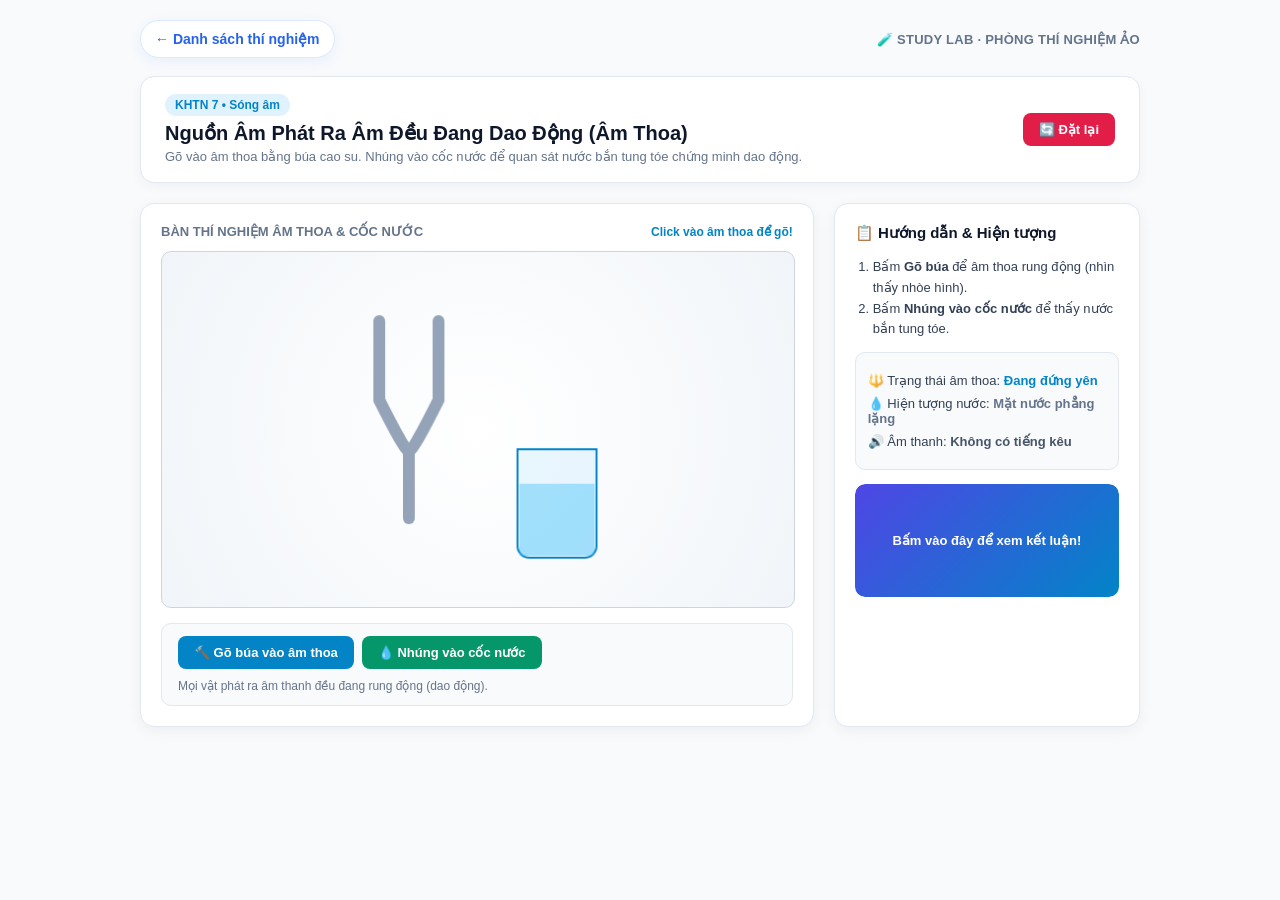
==== experiments/am-thoa-dao-dong-phat-ra-am.html @ 0926d8b7 "Add files via upload" ====
<!DOCTYPE html>
<html lang="vi">
<head>
    <meta charset="UTF-8">
    <meta name="viewport" content="width=device-width, initial-scale=1.0">
    <title>Âm thoa dao động phát ra âm | Study Lab</title>
    <style>
        body {
            font-family: 'Segoe UI', Tahoma, Geneva, Verdana, sans-serif;
            background-color: #f8fafc;
            color: #1e293b;
            margin: 0;
            padding: 20px;
            display: flex;
            flex-direction: column;
            align-items: center;
            user-select: none;
        }
        .container {
            width: 100%;
            max-width: 1000px;
        }
        .nav-tabs {
            display: flex;
            gap: 10px;
            margin-bottom: 16px;
            flex-wrap: wrap;
        }
        .tab-btn {
            background: #ffffff;
            color: #475569;
            border: 1px solid #cbd5e1;
            padding: 10px 16px;
            border-radius: 10px;
            font-weight: 600;
            font-size: 13.5px;
            cursor: pointer;
            transition: all 0.2s;
            display: flex;
            align-items: center;
            gap: 6px;
        }
        .tab-btn:hover { background: #f1f5f9; }
        .tab-btn.active {
            background: #4f46e5;
            color: #ffffff;
            border-color: #4f46e5;
            box-shadow: 0 4px 12px rgba(79, 70, 229, 0.25);
        }
        .header {
            background: #ffffff;
            border: 1px solid #e2e8f0;
            padding: 18px 24px;
            border-radius: 14px;
            margin-bottom: 20px;
            display: flex;
            justify-content: space-between;
            align-items: center;
            flex-wrap: wrap;
            gap: 15px;
            box-shadow: 0 4px 12px rgba(15, 23, 42, 0.04);
        }
        .main-grid {
            display: grid;
            grid-template-columns: 2.2fr 1fr;
            gap: 20px;
        }
        @media (max-width: 850px) {
            .main-grid { grid-template-columns: 1fr; }
        }
        .card {
            background: #ffffff;
            border: 1px solid #e2e8f0;
            border-radius: 14px;
            padding: 20px;
            box-shadow: 0 4px 15px rgba(15, 23, 42, 0.05);
        }
        canvas {
            background: radial-gradient(circle at center, #ffffff 0%, #f1f5f9 100%);
            border: 1px solid #cbd5e1;
            border-radius: 10px;
            width: 100%;
            height: auto;
            display: block;
            cursor: pointer;
        }
        button.action-btn {
            background: #4f46e5;
            color: white;
            border: none;
            padding: 9px 16px;
            border-radius: 8px;
            cursor: pointer;
            font-weight: 600;
            font-size: 13px;
            transition: all 0.15s ease;
        }
        button.action-btn:hover { background: #4338ca; transform: translateY(-1px); }
        .badge {
            background: #e0f2fe;
            color: #0284c7;
            padding: 4px 10px;
            border-radius: 20px;
            font-size: 12px;
            font-weight: 600;
        }
        .hidden { display: none !important; }
        .status-box p { margin: 8px 0; }
        .conclusion-box {
            background: #ecfdf5;
            border: 1px solid #a7f3d0;
            color: #065f46;
            padding: 12px;
            border-radius: 8px;
            font-size: 12.5px;
            margin-top: 12px;
            line-height: 1.5;
        }
        .control-group {
            display: flex;
            align-items: center;
            justify-content: space-between;
            background: #f8fafc;
            padding: 12px 16px;
            border-radius: 10px;
            border: 1px solid #e2e8f0;
            margin-top: 15px;
            flex-wrap: wrap;
            gap: 10px;
        }
    
        /* Miếng che kết luận: nhấn để mở, đặt lại để che lại */
        .conclusion-wrapper {
            position: relative;
            overflow: hidden;
            border-radius: 10px;
            margin-top: 14px;
        }
        .conclusion-cover {
            position: absolute;
            inset: 0;
            width: 100%;
            height: 100%;
            box-sizing: border-box;
            border: 0;
            background: linear-gradient(135deg, #4f46e5, #0284c7);
            color: #fff;
            display: flex;
            flex-direction: column;
            align-items: center;
            justify-content: center;
            font: 600 13px 'Segoe UI', Tahoma, sans-serif;
            cursor: pointer;
            border-radius: 10px;
            transition: transform .4s ease, opacity .4s ease, background .2s ease;
            z-index: 2;
            text-align: center;
            padding: 15px;
            box-shadow: 0 4px 12px rgba(0, 0, 0, .15);
        }
        .conclusion-cover:hover { background: linear-gradient(135deg, #4338ca, #0369a1); }
        .conclusion-cover:focus-visible { outline: 3px solid #f59e0b; outline-offset: -5px; }
        .conclusion-cover.revealed {
            transform: translateY(100%);
            opacity: 0;
            pointer-events: none;
        }

    </style>

    <style>
      .nav-tabs { display: none !important; }
      .lab-topbar { max-width: 1000px; width: 100%; margin: 0 auto 18px; display:flex; align-items:center; justify-content:space-between; gap:12px; flex-wrap:wrap; }
      .back-link { display:inline-flex; align-items:center; gap:8px; padding:10px 14px; border-radius:999px; background:#fff; border:1px solid #dbeafe; color:#2563eb; text-decoration:none; font-size:14px; font-weight:700; box-shadow:0 4px 14px rgba(37,99,235,.07); transition:transform .2s, box-shadow .2s; }
      .back-link:hover { transform:translateY(-2px); box-shadow:0 8px 20px rgba(37,99,235,.12); }
      .lab-brand { color:#64748b; font-size:13px; font-weight:700; letter-spacing:.02em; }
      @media(max-width:600px){ .lab-topbar{align-items:flex-start;} .lab-brand{width:100%;} }
    </style>
</head>
<body>
    <div class="container">
        <div class="lab-topbar">
            <a class="back-link" href="../index.html">← Danh sách thí nghiệm</a>
            <span class="lab-brand">🧪 STUDY LAB · PHÒNG THÍ NGHIỆM ẢO</span>
        </div>
        
        <!-- Thanh chọn thí nghiệm -->
        <div class="nav-tabs">
            <button class="tab-btn" id="tabGuitar" onclick="switchLab('guitar')">
                🎸 Gảy đàn (Độ cao & Tần số)
            </button>
            <button class="tab-btn" id="tabDrum" onclick="switchLab('drum')">
                🥁 Đánh trống (Độ to & Biên độ)
            </button>
            <button class="tab-btn active" id="tabFork" onclick="switchLab('fork')">
                🔱 Gõ âm thoa (Dao động phát ra âm)
            </button>
        </div>

        <!-- ========================================================= -->
        <!-- THÍ NGHIỆM 1: GẢY ĐÀN (ĐỘ CAO & TẦN SỐ)                   -->
        <!-- ========================================================= -->
        <div id="guitarSection" class="hidden">
            <div class="header">
                <div>
                    <span class="badge">KHTN 7 &bull; Sóng âm</span>
                    <h1 style="margin: 8px 0 4px 0; font-size: 20px; color: #0f172a;">Khảo Sát Độ Cao Của Âm (Gảy Đàn)</h1>
                    <p style="color: #64748b; font-size: 13px; margin: 0;">Click hoặc kéo các dây đàn để gảy. So sánh dây dày/dài (trầm) và dây mỏng/ngắn (thanh).</p>
                </div>
                <button class="action-btn" style="background: #e11d48;" onclick="resetGuitar()">🔄 Đặt lại</button>
            </div>

            <div class="main-grid">
                <div class="card">
                    <div style="display: flex; justify-content: space-between; align-items: center; margin-bottom: 12px;">
                        <span style="font-size: 13px; color: #64748b; font-weight: 600;">HỢP ÂM ĐÀN GHITA ẢO</span>
                        <span id="guitarHint" style="font-size: 12px; color: #0284c7; font-weight: 600;">Click trực tiếp vào dây đàn để gảy!</span>
                    </div>
                    
                    <canvas id="guitarCanvas" width="640" height="360"></canvas>

                    <div class="control-group">
                        <div style="display: flex; gap: 8px; flex-wrap: wrap;">
                            <button class="action-btn" onclick="pluckString(0)">Dây 1 (Trầm - Dày)</button>
                            <button class="action-btn" onclick="pluckString(1)">Dây 2 (Trung bình)</button>
                            <button class="action-btn" onclick="pluckString(2)">Dây 3 (Thanh - Mỏng)</button>
                        </div>
                        <span style="font-size: 12px; color: #64748b;">🎵 Tần số dao động khác nhau tạo âm thanh cao thấp khác nhau.</span>
                    </div>
                </div>

                <div class="card" style="display: flex; flexDirection: column; justify-content: space-between;">
                    <div>
                        <h3 style="margin-top: 0; font-size: 15px; color: #0f172a;">📋 Hướng dẫn & Hiện tượng</h3>
                        <ol style="padding-left: 18px; font-size: 13px; color: #334155; line-height: 1.6; margin-bottom: 12px;">
                            <li>Gảy lần lượt các dây đàn từ trên xuống dưới.</li>
                            <li>Quan sát tốc độ dao động của dây và sóng âm lan truyền.</li>
                        </ol>
                        <div class="status-box" style="background: #f8fafc; padding: 12px; border-radius: 10px; border: 1px solid #e2e8f0; font-size: 13px; color: #334155;">
                            <p>🎸 Dây đang gảy: <span id="gStrName" style="color: #0284c7; font-weight: bold;">Chưa gảy</span></p>
                            <p>⚡ Tần số (Hz): <span id="gFreq" style="color: #0f172a; font-weight: bold;">0 Hz</span></p>
                            <p>🔊 Độ cao âm: <span id="gPitch" style="color: #059669; font-weight: bold;">---</span></p>
                        </div>
                        <div class="conclusion-wrapper" id="conclusion-guitar">
                            <div class="conclusion-cover" role="button" tabindex="0" aria-label="Bấm vào đây để xem kết luận" onclick="revealConclusion(this)" onkeydown="if(event.key === 'Enter' || event.key === ' '){event.preventDefault();revealConclusion(this)}">
                                Bấm vào đây để xem kết luận!
                            </div>
<div class="conclusion-box">
                            <b>💡 Kết luận:</b><br>
                            - Dây đàn dao động càng nhanh (tần số càng lớn) -> âm phát ra càng <b>cao</b> (thanh).<br>
                            - Dây dao động càng chậm -> âm càng <b>trầm</b> (thấp).
                        </div>
                        </div>
                    </div>
                </div>
            </div>
        </div>

        <!-- ========================================================= -->
        <!-- THÍ NGHIỆM 2: MẶT TRỐNG (ĐỘ TO & BIÊN ĐỘ)                 -->
        <!-- ========================================================= -->
        <div id="drumSection" class="hidden">
            <div class="header">
                <div>
                    <span class="badge">KHTN 7 &bull; Sóng âm</span>
                    <h1 style="margin: 8px 0 4px 0; font-size: 20px; color: #0f172a;">Khảo Sát Độ To Của Âm (Đánh Trống)</h1>
                    <p style="color: #64748b; font-size: 13px; margin: 0;">Click vào mặt trống để gõ. Điều chỉnh lực gõ để thấy các hạt giấy nảy cao thấp khác nhau.</p>
                </div>
                <button class="action-btn" style="background: #e11d48;" onclick="resetDrum()">🔄 Đặt lại</button>
            </div>

            <div class="main-grid">
                <div class="card">
                    <div style="display: flex; justify-content: space-between; align-items: center; margin-bottom: 12px;">
                        <span style="font-size: 13px; color: #64748b; font-weight: 600;">MẶT TRỐNG & HẠT GIẤY NHẢY MÚA</span>
                        <span style="font-size: 12px; color: #0284c7; font-weight: 600;">Click vào trống để gõ!</span>
                    </div>
                    
                    <canvas id="drumCanvas" width="640" height="360"></canvas>

                    <div class="control-group">
                        <div style="display: flex; align-items: center; gap: 10px; width: 100%;">
                            <span style="font-size: 13px; font-weight: 600; color: #334155;">Lực gõ (Biên độ):</span>
                            <input type="range" id="drumForce" min="1" max="10" value="5" style="flex: 1; cursor: pointer;">
                            <button class="action-btn" style="background: #ea580c;" onclick="hitDrum()">🥁 Gõ trống ngay</button>
                        </div>
                    </div>
                </div>

                <div class="card" style="display: flex; flexDirection: column; justify-content: space-between;">
                    <div>
                        <h3 style="margin-top: 0; font-size: 15px; color: #0f172a;">📋 Hướng dẫn & Hiện tượng</h3>
                        <ol style="padding-left: 18px; font-size: 13px; color: #334155; line-height: 1.6; margin-bottom: 12px;">
                            <li>Gõ nhẹ và gõ mạnh vào mặt trống.</li>
                            <li>Quan sát các hạt giấy vụn nhảy trên mặt trống và vòng sóng lan tỏa.</li>
                        </ol>
                        <div class="status-box" style="background: #f8fafc; padding: 12px; border-radius: 10px; border: 1px solid #e2e8f0; font-size: 13px; color: #334155;">
                            <p>🎯 Lực gõ hiện tại: <span id="dForceText" style="color: #ea580c; font-weight: bold;">Trung bình (5)</span></p>
                            <p>📏 Biên độ dao động: <span id="dAmpText" style="color: #0284c7; font-weight: bold;">Vừa</span></p>
                            <p>🔊 Độ to âm thanh: <span id="dLoudText" style="color: #059669; font-weight: bold;">To vừa</span></p>
                        </div>
                        <div class="conclusion-wrapper" id="conclusion-drum">
                            <div class="conclusion-cover" role="button" tabindex="0" aria-label="Bấm vào đây để xem kết luận" onclick="revealConclusion(this)" onkeydown="if(event.key === 'Enter' || event.key === ' '){event.preventDefault();revealConclusion(this)}">
                                Bấm vào đây để xem kết luận!
                            </div>
<div class="conclusion-box">
                            <b>💡 Kết luận:</b><br>
                            - Gõ mạnh -> mặt trống lệch nhiều -> biên độ dao động lớn -> âm phát ra <b>to</b>.<br>
                            - Gõ nhẹ -> biên độ nhỏ -> âm <b>nhỏ</b>.
                        </div>
                        </div>
                    </div>
                </div>
            </div>
        </div>

        <!-- ========================================================= -->
        <!-- THÍ NGHIỆM 3: GÕ ÂM THOA & CỐC NƯỚC                      -->
        <!-- ========================================================= -->
        <div id="forkSection">
            <div class="header">
                <div>
                    <span class="badge">KHTN 7 &bull; Sóng âm</span>
                    <h1 style="margin: 8px 0 4px 0; font-size: 20px; color: #0f172a;">Nguồn Âm Phát Ra Âm Đều Đang Dao Động (Âm Thoa)</h1>
                    <p style="color: #64748b; font-size: 13px; margin: 0;">Gõ vào âm thoa bằng búa cao su. Nhúng vào cốc nước để quan sát nước bắn tung tóe chứng minh dao động.</p>
                </div>
                <button class="action-btn" style="background: #e11d48;" onclick="resetFork()">🔄 Đặt lại</button>
            </div>

            <div class="main-grid">
                <div class="card">
                    <div style="display: flex; justify-content: space-between; align-items: center; margin-bottom: 12px;">
                        <span style="font-size: 13px; color: #64748b; font-weight: 600;">BÀN THÍ NGHIỆM ÂM THOA & CỐC NƯỚC</span>
                        <span style="font-size: 12px; color: #0284c7; font-weight: 600;">Click vào âm thoa để gõ!</span>
                    </div>
                    
                    <canvas id="forkCanvas" width="640" height="360"></canvas>

                    <div class="control-group">
                        <div style="display: flex; gap: 8px; flex-wrap: wrap;">
                            <button class="action-btn" style="background: #0284c7;" onclick="strikeFork()">🔨 Gõ búa vào âm thoa</button>
                            <button class="action-btn" style="background: #059669;" onclick="dipFork()">💧 Nhúng vào cốc nước</button>
                        </div>
                        <span style="font-size: 12px; color: #64748b;">Mọi vật phát ra âm thanh đều đang rung động (dao động).</span>
                    </div>
                </div>

                <div class="card" style="display: flex; flexDirection: column; justify-content: space-between;">
                    <div>
                        <h3 style="margin-top: 0; font-size: 15px; color: #0f172a;">📋 Hướng dẫn & Hiện tượng</h3>
                        <ol style="padding-left: 18px; font-size: 13px; color: #334155; line-height: 1.6; margin-bottom: 12px;">
                            <li>Bấm <b>Gõ búa</b> để âm thoa rung động (nhìn thấy nhòe hình).</li>
                            <li>Bấm <b>Nhúng vào cốc nước</b> để thấy nước bắn tung tóe.</li>
                        </ol>
                        <div class="status-box" style="background: #f8fafc; padding: 12px; border-radius: 10px; border: 1px solid #e2e8f0; font-size: 13px; color: #334155;">
                            <p>🔱 Trạng thái âm thoa: <span id="fState" style="color: #0284c7; font-weight: bold;">Đang đứng yên</span></p>
                            <p>💧 Hiện tượng nước: <span id="fWater" style="color: #64748b; font-weight: bold;">Mặt nước phẳng lặng</span></p>
                            <p>🔊 Âm thanh: <span id="fSound" style="color: #475569; font-weight: bold;">Không có tiếng kêu</span></p>
                        </div>
                        <div class="conclusion-wrapper" id="conclusion-fork">
                            <div class="conclusion-cover" role="button" tabindex="0" aria-label="Bấm vào đây để xem kết luận" onclick="revealConclusion(this)" onkeydown="if(event.key === 'Enter' || event.key === ' '){event.preventDefault();revealConclusion(this)}">
                                Bấm vào đây để xem kết luận!
                            </div>
<div class="conclusion-box">
                            <b>💡 Kết luận:</b><br>
                            Khi âm thoa phát ra âm thanh, hai nhánh của nó đang <b>dao động</b> (rung động qua lại nhanh chóng).
                        </div>
                        </div>
                    </div>
                </div>
            </div>
        </div>
    </div>

    <script>
        // ==========================================
        // WEB AUDIO API (TẠO ÂM THANH MÔ PHỎNG)
        // ==========================================
        const audioCtx = new (window.AudioContext || window.webkitAudioContext)();

        function playTone(freq, duration, type = 'sine', volume = 0.2) {
            if (audioCtx.state === 'suspended') {
                audioCtx.resume();
            }
            const osc = audioCtx.createOscillator();
            const gain = audioCtx.createGain();
            osc.type = type;
            osc.frequency.setValueAtTime(freq, audioCtx.currentTime);
            
            gain.gain.setValueAtTime(volume, audioCtx.currentTime);
            gain.gain.exponentialRampToValueAtTime(0.0001, audioCtx.currentTime + duration);
            
            osc.connect(gain);
            gain.connect(audioCtx.destination);
            
            osc.start();
            osc.stop(audioCtx.currentTime + duration);
        }

        function playDrumSound(force) {
            if (audioCtx.state === 'suspended') {
                audioCtx.resume();
            }
            const osc = audioCtx.createOscillator();
            const gain = audioCtx.createGain();
            osc.type = 'triangle';
            let startFreq = 100 + force * 15;
            osc.frequency.setValueAtTime(startFreq, audioCtx.currentTime);
            osc.frequency.exponentialRampToValueAtTime(30, audioCtx.currentTime + 0.2);
            
            gain.gain.setValueAtTime(0.4 + (force/20), audioCtx.currentTime);
            gain.gain.exponentialRampToValueAtTime(0.0001, audioCtx.currentTime + 0.2);
            
            osc.connect(gain);
            gain.connect(audioCtx.destination);
            
            osc.start();
            osc.stop(audioCtx.currentTime + 0.2);
        }

        // ==========================================
        // CHUYỂN ĐỔI TAB THÍ NGHIỆM
        // ==========================================
        let currentLab = 'fork';

        function revealConclusion(element) {
            if (!element) return;
            element.classList.add('revealed');
            element.setAttribute('aria-hidden', 'true');
        }

        function resetConclusionCover(id) {
            const wrapper = document.getElementById('conclusion-' + id);
            const cover = wrapper && wrapper.querySelector('.conclusion-cover');
            if (cover) {
                cover.classList.remove('revealed');
                cover.removeAttribute('aria-hidden');
            }
        }

        function switchLab(tab) {
            currentLab = tab;
            document.getElementById('guitarSection').classList.toggle('hidden', tab !== 'guitar');
            document.getElementById('drumSection').classList.toggle('hidden', tab !== 'drum');
            document.getElementById('forkSection').classList.toggle('hidden', tab !== 'fork');

            document.getElementById('tabGuitar').classList.toggle('active', tab === 'guitar');
            document.getElementById('tabDrum').classList.toggle('active', tab === 'drum');
            document.getElementById('tabFork').classList.toggle('active', tab === 'fork');
        }

        switchLab('fork');

        // ==========================================
        // THÍ NGHIỆM 1: GẢY ĐÀN (GUITAR STRINGS)
        // ==========================================
        const gCanvas = document.getElementById('guitarCanvas');
        const gCtx = gCanvas.getContext('2d');

        let strings = [
            { name: "Dây 1 (Trầm)", freq: 130.81, y: 110, length: 480, plucking: 0, thick: 5 },
            { name: "Dây 2 (Trung)", freq: 220.00, y: 180, length: 480, plucking: 0, thick: 3.5 },
            { name: "Dây 3 (Thanh)", freq: 440.00, y: 250, length: 480, plucking: 0, thick: 2 }
        ];
        let activeStringIdx = null;
        let gWaves = [];

        function pluckString(idx) {
            activeStringIdx = idx;
            strings[idx].plucking = 25; 
            
            document.getElementById('gStrName').innerText = strings[idx].name;
            document.getElementById('gFreq').innerText = strings[idx].freq + " Hz";
            document.getElementById('gPitch').innerText = (idx === 0) ? "Trầm (Thấp)" : (idx === 1) ? "Trung bình" : "Thanh (Cao)";

            // Phát âm thanh tương ứng tần số
            playTone(strings[idx].freq, 0.8, 'triangle', 0.25);

            for(let i=0; i<3; i++) {
                gWaves.push({ x: 320, y: strings[idx].y, r: 10 + i*15, alpha: 0.8, color: idx === 0 ? '#0284c7' : idx === 1 ? '#059669' : '#e11d48' });
            }
        }

        function resetGuitar() {
            resetConclusionCover('guitar');
            strings.forEach(s => s.plucking = 0);
            activeStringIdx = null;
            gWaves = [];
            document.getElementById('gStrName').innerText = "Chưa gảy";
            document.getElementById('gFreq').innerText = "0 Hz";
            document.getElementById('gPitch').innerText = "---";
        }

        function updateGuitar() {
            gCtx.clearRect(0, 0, gCanvas.width, gCanvas.height);

            gCtx.fillStyle = '#fef3c7';
            gCtx.strokeStyle = '#d97706';
            gCtx.lineWidth = 2;
            gCtx.beginPath();
            gCtx.roundRect(80, 60, 480, 240, 20);
            gCtx.fill();
            gCtx.stroke();

            gCtx.beginPath();
            gCtx.arc(320, 180, 45, 0, Math.PI*2);
            gCtx.fillStyle = '#78350f';
            gCtx.fill();

            gWaves.forEach((w, idx) => {
                w.r += 1.8;
                w.alpha -= 0.015;
                if(w.alpha <= 0) {
                    gWaves.splice(idx, 1);
                    return;
                }
                gCtx.save();
                gCtx.beginPath();
                gCtx.arc(w.x, w.y, w.r, 0, Math.PI*2);
                gCtx.strokeStyle = w.color;
                gCtx.globalAlpha = w.alpha;
                gCtx.lineWidth = 2;
                gCtx.stroke();
                gCtx.restore();
            });

            strings.forEach((s, idx) => {
                if(s.plucking > 0.1) {
                    s.plucking *= 0.96; 
                } else {
                    s.plucking = 0;
                }

                gCtx.save();
                gCtx.strokeStyle = idx === 0 ? '#475569' : idx === 1 ? '#64748b' : '#94a3b8';
                gCtx.lineWidth = s.thick;
                gCtx.beginPath();
                gCtx.moveTo(80, s.y);

                let segments = 40;
                let stepLen = s.length / segments;
                for(let i=0; i<=segments; i++) {
                    let cx = 80 + i * stepLen;
                    let envelope = Math.sin((i / segments) * Math.PI); 
                    let vibration = Math.sin(Date.now() / (250 / (idx + 1))) * s.plucking * envelope;
                    let cy = s.y + vibration;
                    if(i === 0) gCtx.moveTo(cx, cy);
                    else gCtx.lineTo(cx, cy);
                }
                gCtx.stroke();
                gCtx.restore();

                gCtx.fillStyle = '#334155';
                gCtx.font = 'bold 12px sans-serif';
                gCtx.fillText(`Dây ${idx+1} (${s.freq}Hz)`, 15, s.y + 4);
            });
        }

        gCanvas.addEventListener('click', function(e) {
            const rect = gCanvas.getBoundingClientRect();
            const my = (e.clientY - rect.top) * (gCanvas.height / rect.height);
            strings.forEach((s, idx) => {
                if(Math.abs(my - s.y) < 25) {
                    pluckString(idx);
                }
            });
        });

        // ==========================================
        // THÍ NGHIỆM 2: MẶT TRỐNG (DRUM & LOUDNESS)
        // ==========================================
        const dCanvas = document.getElementById('drumCanvas');
        const dCtx = dCanvas.getContext('2d');

        let drumHitAnim = 0;
        let paperScraps = [];
        for(let i=0; i<18; i++) {
            paperScraps.push({
                x: 240 + Math.random() * 160,
                y: 180, // Khởi tạo nằm ngay trên mặt trống
                vy: 0,
                size: 5 + Math.random() * 5,
                color: ['#ef4444', '#3b82f6', '#10b981', '#f59e0b', '#8b5cf6'][Math.floor(Math.random()*5)]
            });
        }
        let dRings = [];

        function hitDrum() {
            let force = parseInt(document.getElementById('drumForce').value);
            drumHitAnim = force * 2.5; 

            document.getElementById('dForceText').innerText = force <= 3 ? "Yếu (" + force + ")" : force <= 7 ? "Trung bình (" + force + ")" : "Mạnh (" + force + ")";
            document.getElementById('dLoudText').innerText = force <= 3 ? "Âm nhỏ" : force <= 7 ? "To vừa" : "Rất to (vang)";
            document.getElementById('dAmpText').innerText = force <= 3 ? "Nhỏ" : force <= 7 ? "Vừa" : "Lớn";

            // Phát âm thanh trống
            playDrumSound(force);

            // CHỈ đẩy những hạt giấy đang thực sự nằm sát trên mặt trống bay lên
            let surfaceY = 180;
            paperScraps.forEach(p => {
                if (Math.abs(p.y - surfaceY) < 3) {
                    p.vy = - (force * 1.8) * (0.6 + Math.random() * 0.8);
                }
            });

            dRings.push({ r: 40, alpha: 0.9, maxR: 60 + force * 20 });
        }

        function resetDrum() {
            resetConclusionCover('drum');
            drumHitAnim = 0;
            dRings = [];
            paperScraps.forEach(p => { p.y = 180; p.vy = 0; });
        }

        function updateDrum() {
            dCtx.clearRect(0, 0, dCanvas.width, dCanvas.height);

            dCtx.fillStyle = '#94a3b8';
            dCtx.beginPath();
            dCtx.ellipse(320, 220, 150, 60, 0, 0, Math.PI*2);
            dCtx.fill();
            dCtx.strokeStyle = '#475569';
            dCtx.lineWidth = 3;
            dCtx.stroke();

            if(drumHitAnim > 0.2) {
                drumHitAnim *= 0.88;
            } else {
                drumHitAnim = 0;
            }

            let surfaceY = 180 - drumHitAnim;

            dCtx.fillStyle = '#f1f5f9';
            dCtx.beginPath();
            dCtx.ellipse(320, surfaceY, 140, 50, 0, 0, Math.PI*2);
            dCtx.fill();
            dCtx.strokeStyle = '#3b82f6';
            dCtx.lineWidth = 4;
            dCtx.stroke();

            dRings.forEach((ring, idx) => {
                ring.r += 2.5;
                ring.alpha -= 0.02;
                if(ring.alpha <= 0 || ring.r > ring.maxR) {
                    dRings.splice(idx, 1);
                    return;
                }
                dCtx.save();
                dCtx.beginPath();
                dCtx.ellipse(320, 180, ring.r * 2.5, ring.r, 0, 0, Math.PI*2);
                dCtx.strokeStyle = '#2563eb';
                dCtx.globalAlpha = ring.alpha;
                dCtx.lineWidth = 2.5;
                dCtx.stroke();
                dCtx.restore();
            });

            // Cập nhật vị trí hạt giấy
            paperScraps.forEach(p => {
                p.y += p.vy;
                if (p.vy !== 0) {
                    p.vy += 0.45; // Trọng lực kéo xuống
                }

                // Khi rơi chạm xuống mặt trống -> dừng lại hoàn toàn
                if(p.y >= 180) {
                    p.y = 180;
                    p.vy = 0;
                }

                dCtx.fillStyle = p.color;
                dCtx.fillRect(p.x - p.size/2, p.y - p.size/2, p.size, p.size);
            });
        }

        dCanvas.addEventListener('click', function() {
            hitDrum();
        });


        // ==========================================
        // THÍ NGHIỆM 3: GÕ ÂM THOA & CỐC NƯỚC (TUNING FORK)
        // ==========================================
        const fCanvas = document.getElementById('forkCanvas');
        const fCtx = fCanvas.getContext('2d');

        let forkVibrating = false;
        let forkVibeTimer = 0;
        let forkDipped = false;
        let splashes = [];

        function strikeFork() {
            forkVibrating = true;
            forkVibeTimer = 180; 
            document.getElementById('fState').innerText = "Đang dao động (Rung rất nhanh)";
            document.getElementById('fState').style.color = "#e11d48";
            document.getElementById('fSound').innerText = "Phát âm thanh chuẩn (440Hz)";
            
            // Phát âm thanh âm thoa (Sine wave 440Hz)
            playTone(440, 1.2, 'sine', 0.2);

            if(forkDipped) {
                for(let i=0; i<15; i++) {
                    splashes.push({
                        x: 395 + (Math.random()-0.5)*30,
                        y: 240,
                        vx: (Math.random()-0.5)*6,
                        vy: -4 - Math.random()*6,
                        r: 3 + Math.random()*3
                    });
                }
                document.getElementById('fWater').innerText = "Nước bắn tung tóe mạnh!";
                document.getElementById('fWater').style.color = "#e11d48";
            }
        }

        function dipFork() {
            forkDipped = !forkDipped;
            if(forkDipped) {
                document.getElementById('fWater').innerText = forkVibrating ? "Nước bắn tung tóe mạnh!" : "Mặt nước gợn sóng nhẹ";
                if(forkVibrating) {
                    for(let i=0; i<15; i++) {
                        splashes.push({
                            x: 395 + (Math.random()-0.5)*30,
                            y: 240,
                            vx: (Math.random()-0.5)*6,
                            vy: -4 - Math.random()*6,
                            r: 3 + Math.random()*3
                        });
                    }
                }
            } else {
                document.getElementById('fWater').innerText = "Đã nhấc âm thoa khỏi cốc nước";
            }
        }

        function resetFork() {
            resetConclusionCover('fork');
            forkVibrating = false;
            forkVibeTimer = 0;
            forkDipped = false;
            splashes = [];
            document.getElementById('fState').innerText = "Đang đứng yên";
            document.getElementById('fState').style.color = "#0284c7";
            document.getElementById('fWater').innerText = "Mặt nước phẳng lặng";
            document.getElementById('fSound').innerText = "Không có tiếng kêu";
        }

        function updateFork() {
            fCtx.clearRect(0, 0, fCanvas.width, fCanvas.height);

            if(forkVibeTimer > 0) {
                forkVibeTimer--;
                if(forkVibeTimer === 0) {
                    forkVibrating = false;
                    document.getElementById('fState').innerText = "Đã dừng dao động";
                    document.getElementById('fState').style.color = "#475569";
                    document.getElementById('fSound').innerText = "Hết tiếng kêu";
                }
            }

            // Vẽ cốc nước
            fCtx.fillStyle = 'rgba(224, 242, 254, 0.7)';
            fCtx.strokeStyle = '#0284c7';
            fCtx.lineWidth = 2;
            fCtx.beginPath();
            fCtx.roundRect(360, 200, 80, 110, [0,0,12,12]);
            fCtx.fill();
            fCtx.stroke();

            fCtx.fillStyle = 'rgba(56, 189, 248, 0.4)';
            fCtx.fillRect(362, 235, 76, 73);

            splashes.forEach((sp, idx) => {
                sp.x += sp.vx;
                sp.y += sp.vy;
                sp.vy += 0.4; 
                if(sp.y > 310) { splashes.splice(idx, 1); return; }

                fCtx.fillStyle = '#0284c7';
                fCtx.beginPath();
                fCtx.arc(sp.x, sp.y, sp.r, 0, Math.PI*2);
                fCtx.fill();
            });

            // Vẽ hình dáng âm thoa kim loại chuẩn xác (Không có thanh đỏ lạ)
            let forkX = forkDipped ? 400 : 250;
            let forkY = 140;

            fCtx.save();
            fCtx.lineWidth = 12;
            fCtx.strokeStyle = '#94a3b8'; // Màu kim loại sáng
            fCtx.lineCap = 'round';
            fCtx.lineJoin = 'round';

            let jitterX = forkVibrating ? (Math.random() - 0.5) * 6 : 0;

            // Cán cầm âm thoa đi xuống
            fCtx.beginPath();
            fCtx.moveTo(forkX, forkY + 130);
            fCtx.lineTo(forkX, forkY + 60);
            fCtx.stroke();

            // Phần uốn cong chữ U ở gốc âm thoa
            fCtx.beginPath();
            fCtx.moveTo(forkX - 30, forkY + 10);
            fCtx.quadraticCurveTo(forkX, forkY + 70, forkX, forkY + 60);
            fCtx.quadraticCurveTo(forkX, forkY + 70, forkX + 30, forkY + 10);
            fCtx.stroke();

            // Hai nhánh song song hướng lên trên (Có hiệu ứng rung lắc nếu đang dao động)
            fCtx.beginPath();
            fCtx.moveTo(forkX - 30, forkY + 10);
            fCtx.lineTo(forkX - 30 + jitterX, forkY - 70);
            fCtx.stroke();

            fCtx.beginPath();
            fCtx.moveTo(forkX + 30, forkY + 10);
            fCtx.lineTo(forkX + 30 - jitterX, forkY - 70);
            fCtx.stroke();

            fCtx.restore();
        }

        fCanvas.addEventListener('click', function() {
            strikeFork();
        });

        // ==========================================
        // VÒNG LẶP ANIMATION CHÍNH (60 FPS)
        // ==========================================
        function mainLoop() {
            if (currentLab === 'guitar') {
                updateGuitar();
            } else if (currentLab === 'drum') {
                updateDrum();
            } else if (currentLab === 'fork') {
                updateFork();
            }
            requestAnimationFrame(mainLoop);
        }

        mainLoop();
    </script>
</body>
</html>
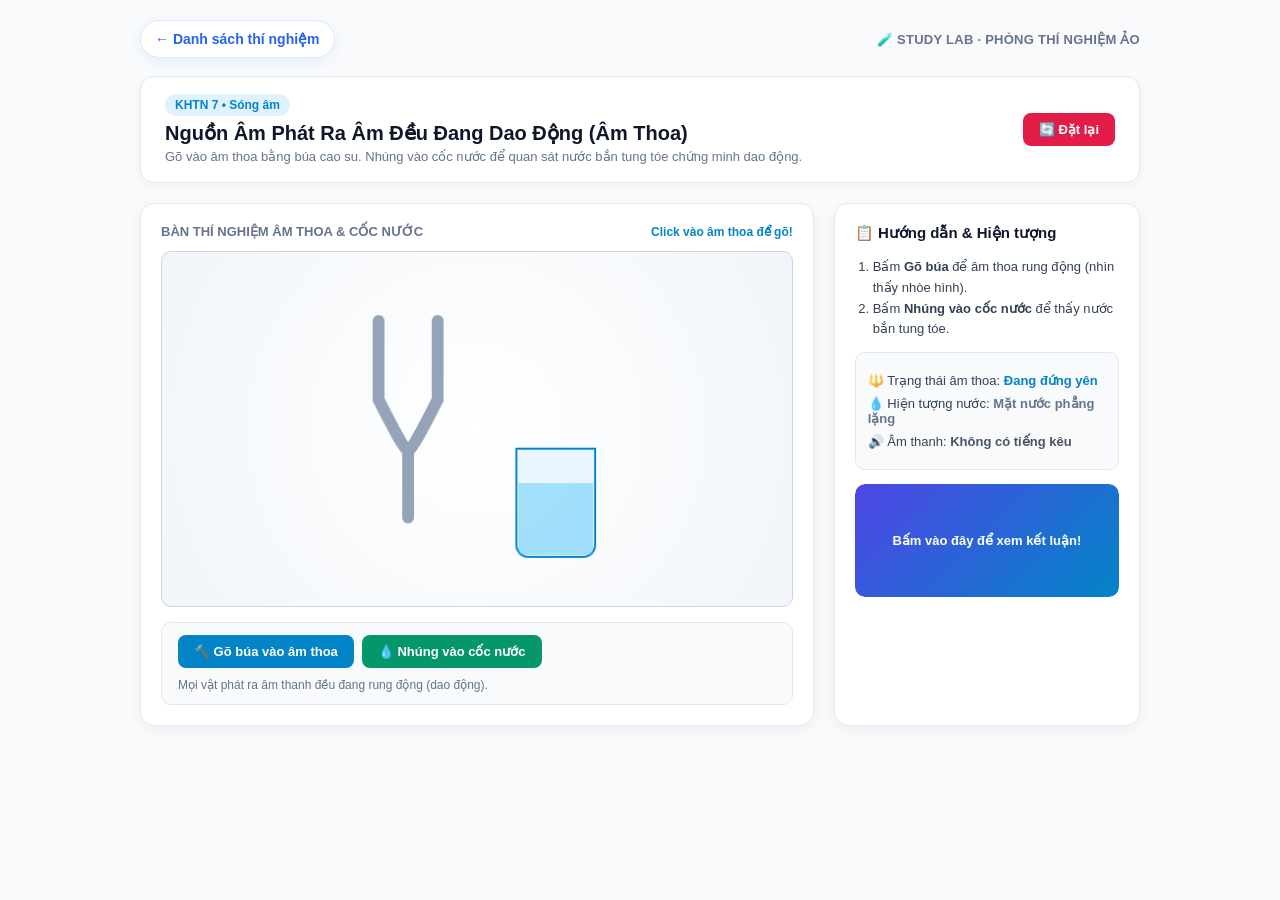
==== commit 3ad1cfe5: "V1.7 update" ====
--- a/experiments/am-thoa-dao-dong-phat-ra-am.html
+++ b/experiments/am-thoa-dao-dong-phat-ra-am.html
@@ -2,7 +2,7 @@
 <html lang="vi">
 <head>
     <meta charset="UTF-8">
-    <meta name="viewport" content="width=device-width, initial-scale=1.0">
+    <meta name="viewport" content="width=device-width, initial-scale=1, viewport-fit=cover">
     <title>Âm thoa dao động phát ra âm | Study Lab</title>
     <style>
         body {
@@ -176,6 +176,7 @@
       .lab-brand { color:#64748b; font-size:13px; font-weight:700; letter-spacing:.02em; }
       @media(max-width:600px){ .lab-topbar{align-items:flex-start;} .lab-brand{width:100%;} }
     </style>
+    <link rel="stylesheet" href="../assets/css/experiment-mobile.css">
 </head>
 <body>
     <div class="container">
--- a/assets/css/experiment-mobile.css
+++ b/assets/css/experiment-mobile.css
@@ -0,0 +1,414 @@
+/* Study Lab – responsive layout for experiment pages */
+*,
+*::before,
+*::after {
+  box-sizing: border-box;
+}
+
+html {
+  width: 100%;
+  max-width: 100%;
+  overflow-x: hidden;
+  -webkit-text-size-adjust: 100%;
+  text-size-adjust: 100%;
+}
+
+body {
+  width: 100%;
+  min-width: 0;
+  max-width: 100%;
+  overflow-x: hidden;
+}
+
+.container {
+  width: 100%;
+  min-width: 0;
+  margin-left: auto;
+  margin-right: auto;
+}
+
+.main-grid,
+.main-grid > *,
+.card,
+.header,
+.lab-topbar,
+.control-group,
+.slider-panel,
+.slider-row,
+.status-box,
+.conclusion-wrapper {
+  min-width: 0;
+  max-width: 100%;
+}
+
+canvas,
+img,
+svg,
+video {
+  max-width: 100%;
+}
+
+canvas {
+  width: 100%;
+  height: auto;
+  display: block;
+}
+
+button,
+input,
+select,
+textarea {
+  max-width: 100%;
+  font: inherit;
+}
+
+button {
+  white-space: normal;
+  overflow-wrap: anywhere;
+  touch-action: manipulation;
+}
+
+.status-box,
+.conclusion-box,
+.header p,
+.card p,
+.card li,
+.lab-brand {
+  overflow-wrap: anywhere;
+  word-break: normal;
+}
+
+/* Keep the back-to-list control and Study Lab label inside the viewport. */
+.lab-topbar {
+  width: 100%;
+  flex-wrap: wrap;
+}
+
+@media (max-width: 860px) {
+  body {
+    padding: 16px;
+  }
+
+  .container {
+    width: 100%;
+  }
+
+  .main-grid {
+    grid-template-columns: minmax(0, 1fr);
+    gap: 14px;
+  }
+
+  .card {
+    padding: 16px;
+  }
+
+  .header {
+    padding: 16px 18px;
+  }
+
+  .main-nav,
+  .sub-tabs,
+  .nav-tabs {
+    flex-wrap: wrap;
+  }
+
+  .main-tab-btn {
+    min-width: 0;
+    flex: 1 1 220px;
+  }
+
+  .slider-row input[type="range"] {
+    min-width: 0;
+    width: 100%;
+  }
+}
+
+@media (max-width: 600px) {
+  body {
+    padding: 12px;
+    align-items: stretch;
+  }
+
+  .container {
+    width: 100%;
+    max-width: 100%;
+  }
+
+  .lab-topbar {
+    align-items: flex-start;
+    gap: 9px;
+    margin-bottom: 13px;
+  }
+
+  .back-link {
+    min-height: 40px;
+    padding: 9px 12px;
+    font-size: 12px;
+  }
+
+  .lab-brand {
+    flex: 1 1 100%;
+    width: 100%;
+    font-size: 9px;
+    line-height: 1.5;
+    letter-spacing: .7px;
+  }
+
+  .header {
+    display: flex;
+    flex-direction: column;
+    align-items: stretch;
+    gap: 11px;
+    padding: 14px;
+    margin-bottom: 13px;
+    border-radius: 12px;
+  }
+
+  .header > div {
+    width: 100%;
+    min-width: 0;
+  }
+
+  .header h1 {
+    font-size: clamp(17px, 5vw, 20px) !important;
+    line-height: 1.35;
+    overflow-wrap: anywhere;
+  }
+
+  .header p {
+    font-size: 12px !important;
+    line-height: 1.55;
+  }
+
+  .header .action-btn {
+    align-self: flex-start;
+    min-height: 40px;
+    padding: 9px 12px;
+    font-size: 12px;
+  }
+
+  .main-grid {
+    grid-template-columns: minmax(0, 1fr);
+    gap: 12px;
+  }
+
+  .card {
+    width: 100%;
+    padding: 13px;
+    border-radius: 12px;
+  }
+
+  .card > div:first-child > span,
+  .card label,
+  .card h3,
+  .card h4 {
+    max-width: 100%;
+    overflow-wrap: anywhere;
+  }
+
+  canvas {
+    width: 100% !important;
+    height: auto !important;
+    border-radius: 8px;
+  }
+
+  .control-group {
+    display: flex;
+    flex-direction: column;
+    align-items: stretch;
+    justify-content: flex-start;
+    gap: 9px;
+    padding: 10px;
+    margin-top: 11px;
+  }
+
+  .control-group > div {
+    display: flex;
+    flex-wrap: wrap;
+    align-items: center;
+    min-width: 0;
+    max-width: 100%;
+    gap: 7px !important;
+  }
+
+  .control-group > div > button,
+  .control-group > button,
+  .control-group .action-btn {
+    flex: 1 1 auto;
+    min-width: 0;
+    min-height: 40px;
+    padding: 9px 10px;
+    font-size: 11.5px;
+  }
+
+  .control-group > span {
+    display: block;
+    max-width: 100%;
+    font-size: 11px !important;
+    line-height: 1.5;
+  }
+
+  .slider-panel {
+    padding: 10px;
+    gap: 10px;
+    margin-top: 11px;
+  }
+
+  .slider-row {
+    display: flex;
+    flex-wrap: wrap;
+    gap: 8px;
+    align-items: center;
+  }
+
+  .slider-row label {
+    flex: 1 1 100%;
+    min-width: 0 !important;
+    font-size: 12px !important;
+  }
+
+  .slider-row input[type="range"] {
+    flex: 1 1 100%;
+    min-width: 0 !important;
+    width: 100%;
+    max-width: 100%;
+    margin: 5px 0;
+  }
+
+  .slider-row > div {
+    display: flex;
+    flex-wrap: wrap;
+    width: 100%;
+    gap: 7px !important;
+  }
+
+  .slider-row button,
+  .material-btn,
+  .btn-mode {
+    flex: 1 1 auto;
+    min-width: 0;
+    min-height: 39px;
+    padding: 8px 10px;
+    font-size: 11px;
+    white-space: normal;
+  }
+
+  .status-box {
+    padding: 10px !important;
+    font-size: 12px !important;
+    line-height: 1.55;
+  }
+
+  .status-box p {
+    margin: 7px 0 !important;
+  }
+
+  .conclusion-wrapper {
+    margin-top: 11px;
+  }
+
+  .conclusion-box {
+    padding: 11px;
+    font-size: 12px;
+    line-height: 1.6;
+  }
+
+  .conclusion-cover {
+    padding: 11px !important;
+    font-size: 12px !important;
+    line-height: 1.45;
+  }
+
+  /* Main menu of the combined experiment page: large, easy-to-tap menu rows. */
+  .main-nav {
+    display: grid;
+    grid-template-columns: minmax(0, 1fr);
+    gap: 8px;
+    padding: 9px;
+    margin-bottom: 13px;
+    border-radius: 12px;
+  }
+
+  .main-tab-btn {
+    width: 100%;
+    min-width: 0;
+    min-height: 43px;
+    padding: 10px 11px;
+    justify-content: flex-start;
+    text-align: left;
+    font-size: 12px;
+    line-height: 1.4;
+  }
+
+  .sub-tabs {
+    display: grid;
+    grid-template-columns: minmax(0, 1fr);
+    gap: 7px;
+    margin-bottom: 12px;
+  }
+
+  .sub-tab-btn {
+    width: 100%;
+    min-width: 0;
+    min-height: 41px;
+    padding: 9px 11px;
+    text-align: left;
+    font-size: 11.5px;
+    line-height: 1.4;
+  }
+
+  .energy-bars {
+    padding: 10px;
+  }
+
+  .bar-label {
+    gap: 8px;
+    font-size: 11px;
+  }
+
+  .weight-btn {
+    width: 39px;
+    height: 39px;
+    margin-right: 3px;
+  }
+}
+
+@media (max-width: 360px) {
+  body {
+    padding: 9px;
+  }
+
+  .card {
+    padding: 11px;
+  }
+
+  .header {
+    padding: 12px;
+  }
+
+  .back-link {
+    font-size: 11px;
+    padding: 8px 10px;
+  }
+
+  .main-tab-btn,
+  .sub-tab-btn {
+    font-size: 11px;
+  }
+
+  .control-group,
+  .slider-panel {
+    padding: 8px;
+  }
+}
+
+@media (prefers-reduced-motion: reduce) {
+  *,
+  *::before,
+  *::after {
+    scroll-behavior: auto !important;
+    animation-duration: .01ms !important;
+    animation-iteration-count: 1 !important;
+    transition-duration: .01ms !important;
+  }
+}
